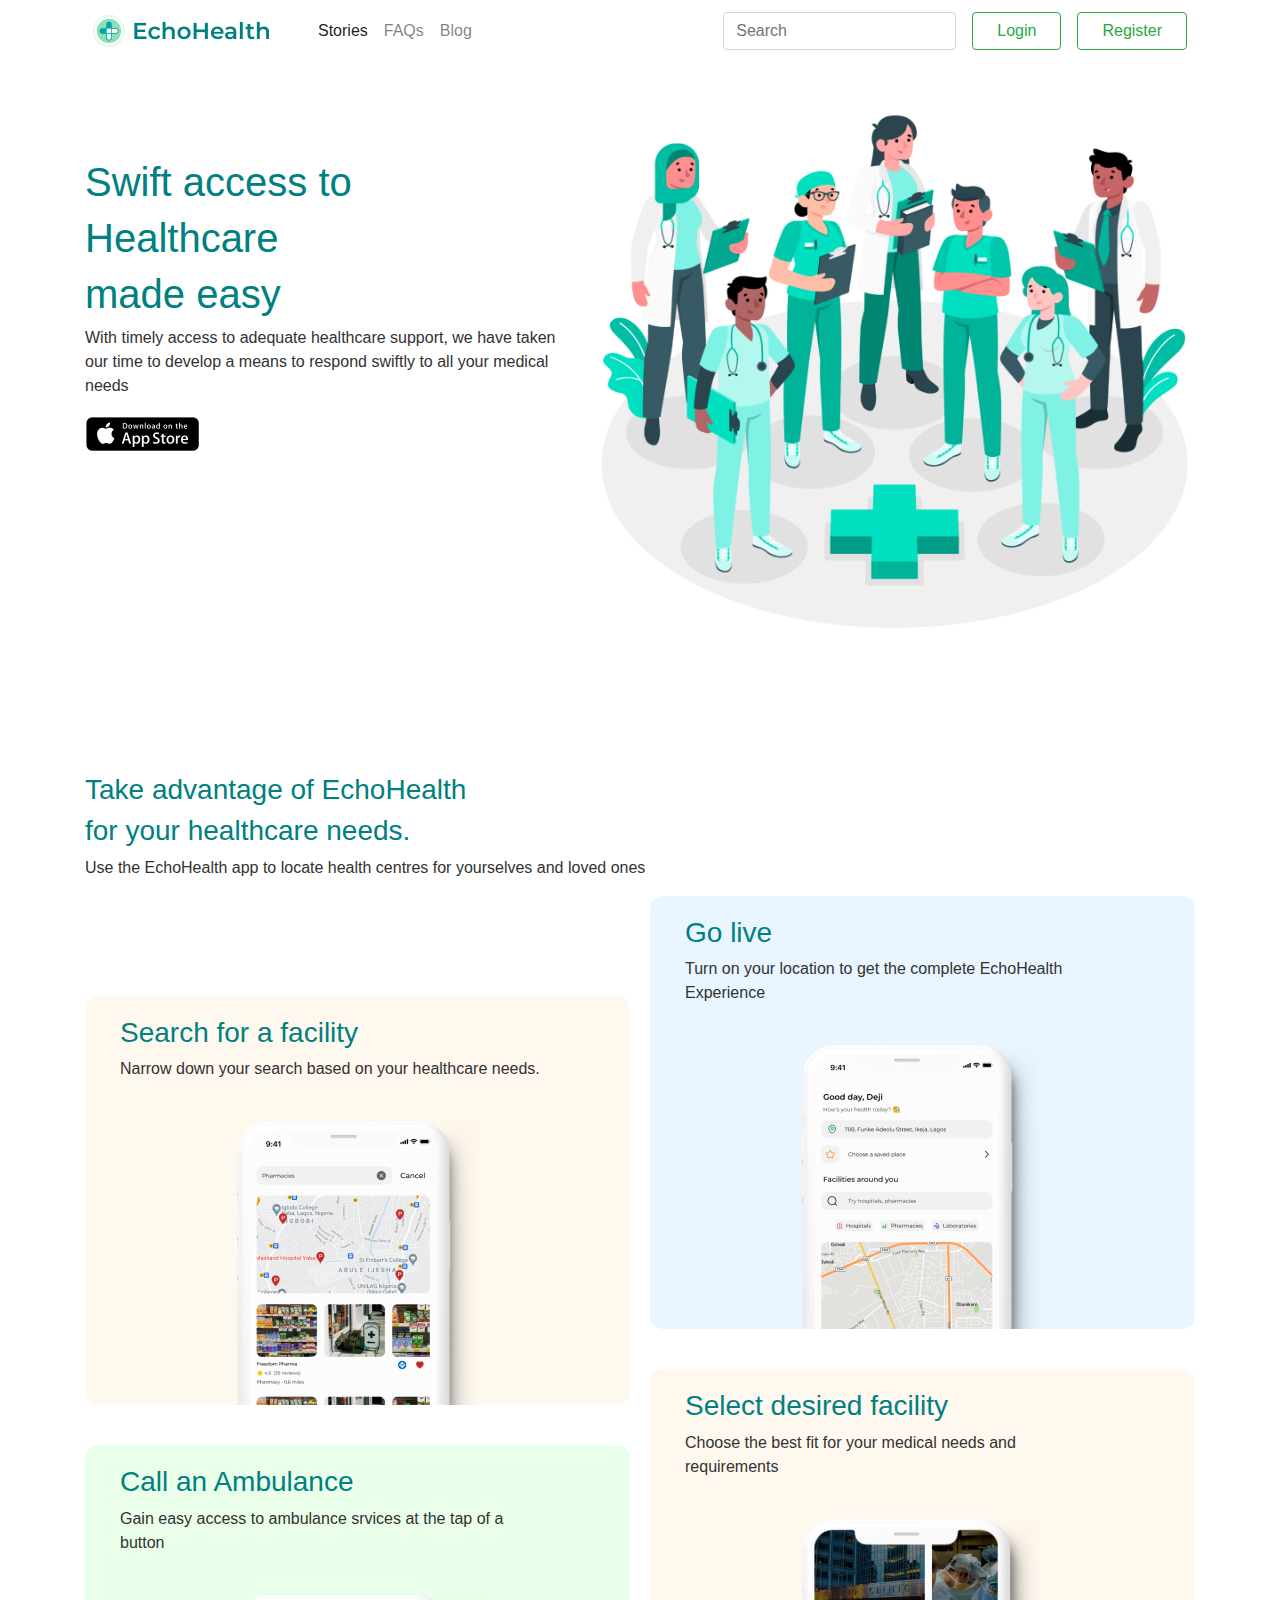
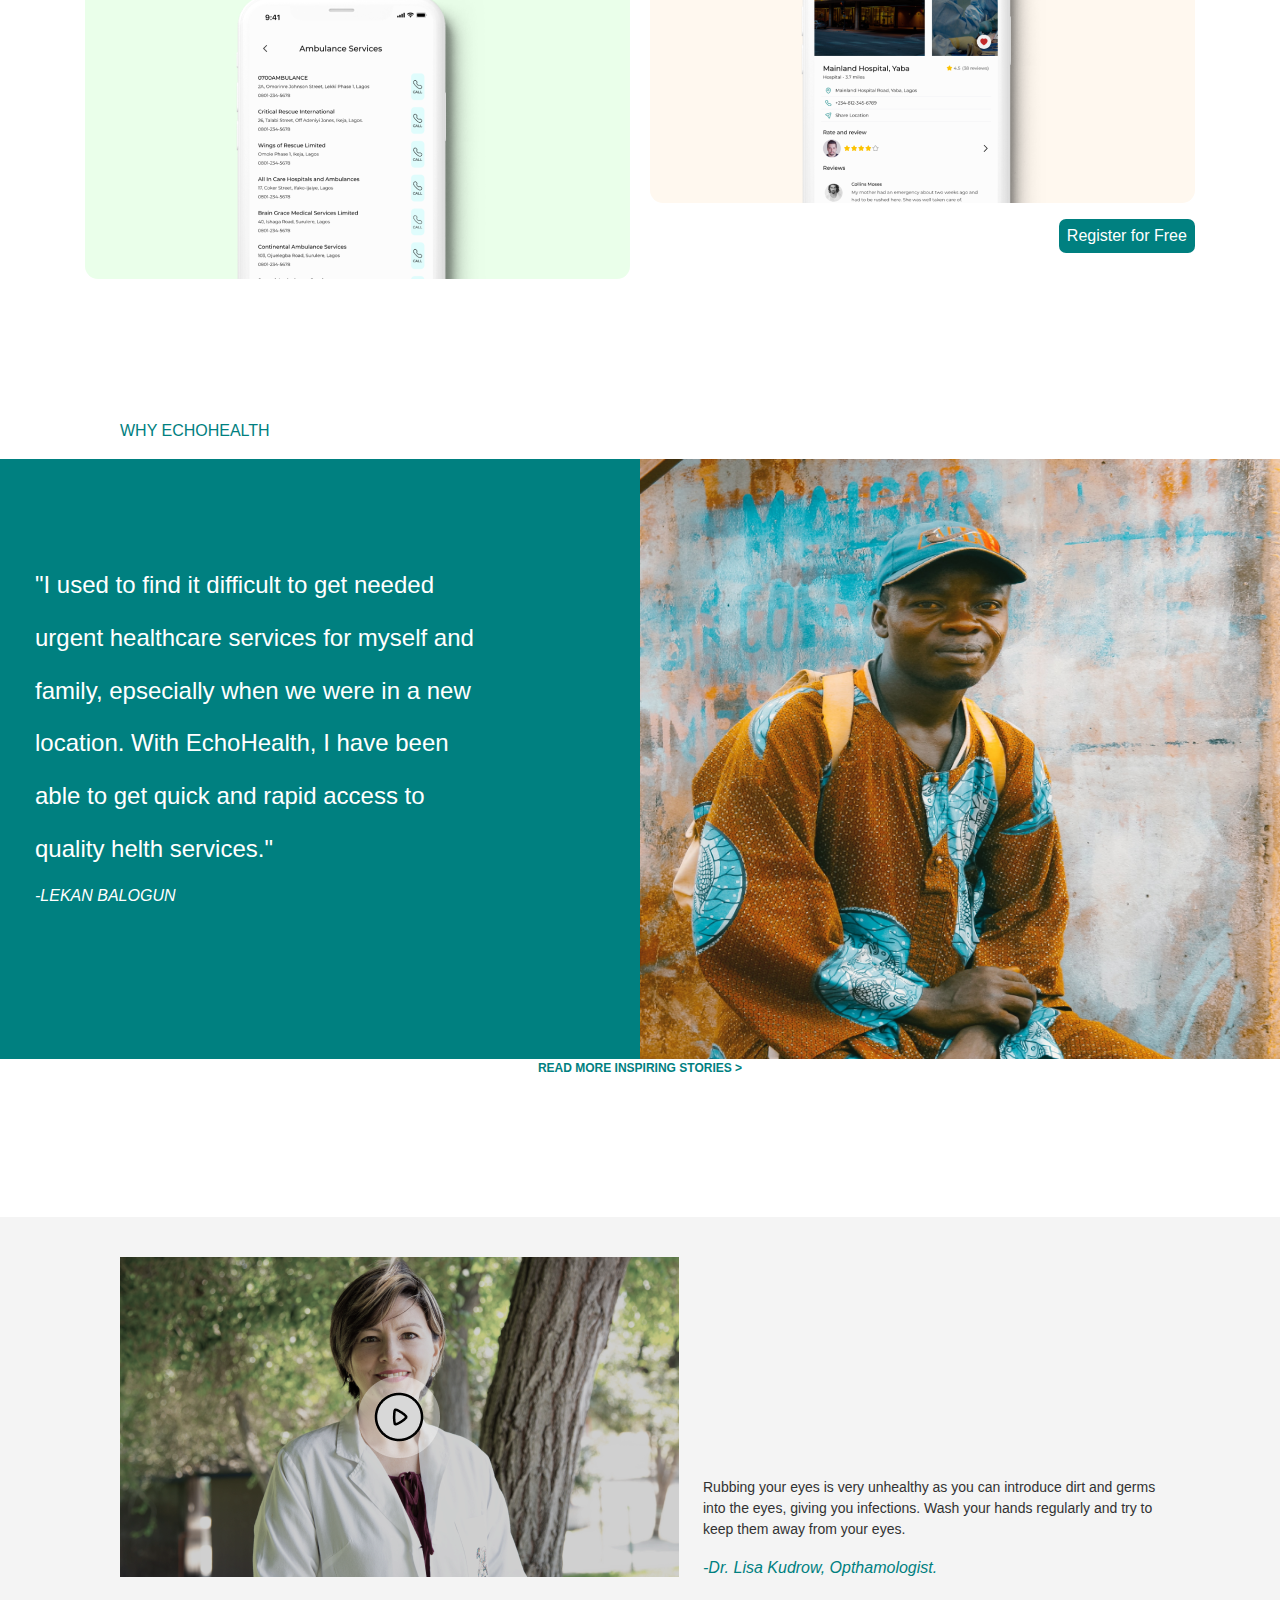
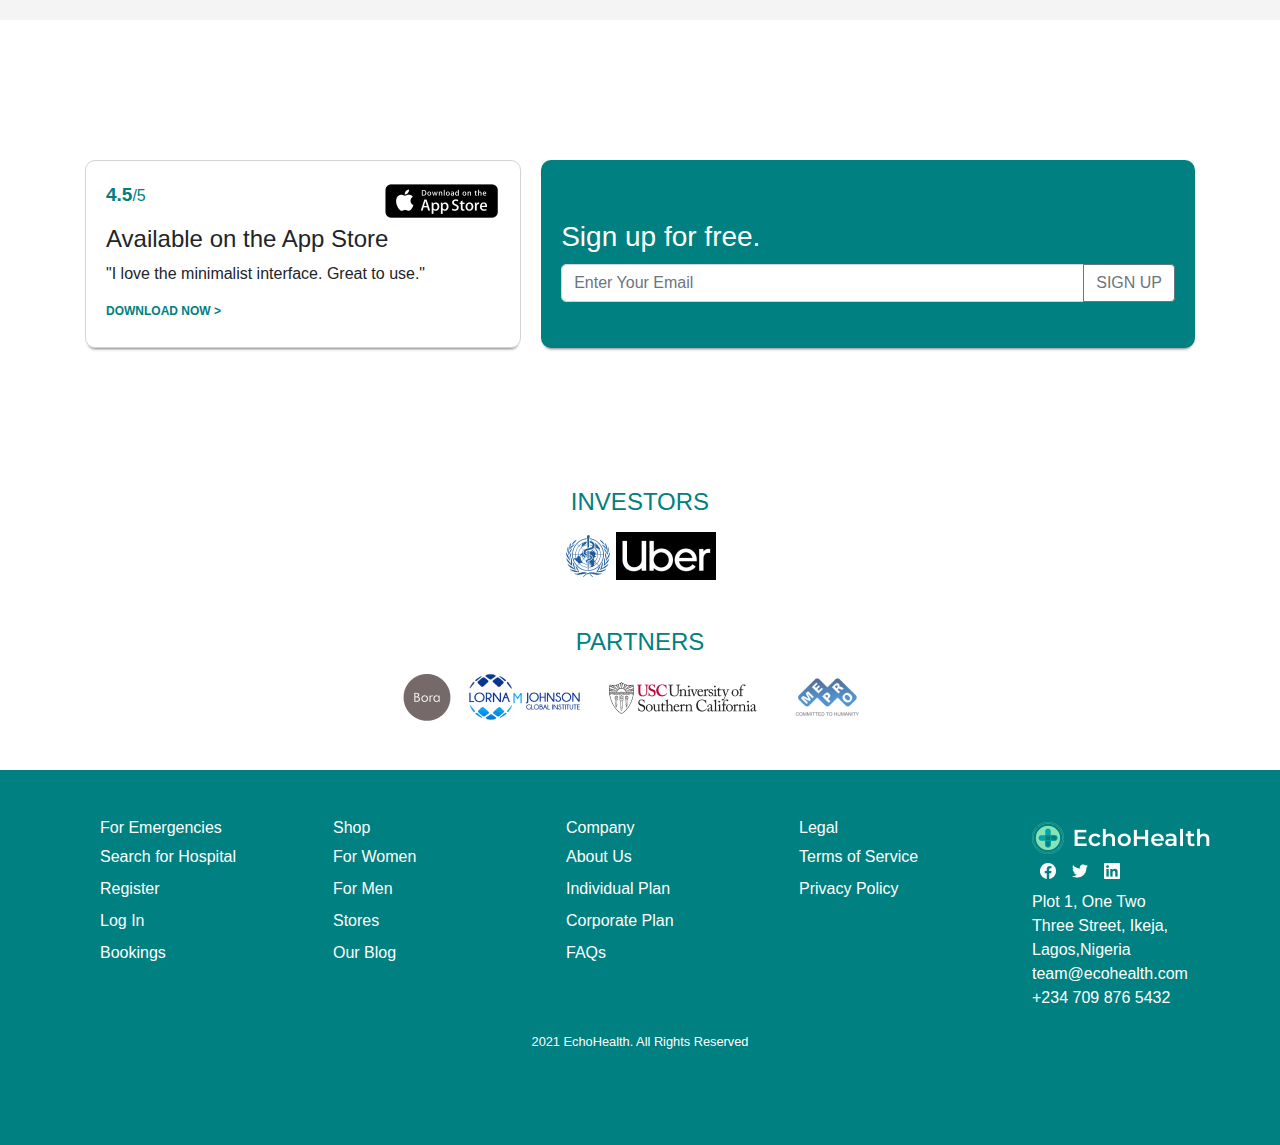
==== index.html @ 484c6dd5 "first commit" ====
<!DOCTYPE html>
<html lang="en">
<head>
  <meta charset="UTF-8">
  <meta http-equiv="X-UA-Compatible" content="IE=edge">
  <meta name="viewport" content="width=device-width, initial-scale=1.0">
  <title>Document</title>
  <link rel="stylesheet" href="style.css">
  <link rel="stylesheet" href="https://maxcdn.bootstrapcdn.com/bootstrap/4.0.0/css/bootstrap.min.css" integrity="sha384-Gn5384xqQ1aoWXA+058RXPxPg6fy4IWvTNh0E263XmFcJlSAwiGgFAW/dAiS6JXm" crossorigin="anonymous">
  <!-- font awesome -->
<link rel="stylesheet" href="https://cdnjs.cloudflare.com/ajax/libs/font-awesome/5.15.3/css/all.min.css" integrity="sha512-iBBXm8fW90+nuLcSKlbmrPcLa0OT92xO1BIsZ+ywDWZCvqsWgccV3gFoRBv0z+8dLJgyAHIhR35VZc2oM/gI1w==" crossorigin="anonymous" referrerpolicy="no-referrer" />
</head>
<body>
  <nav class=" navbar navbar-expand-lg navbar-light bg-white ">
    <div class="container">
      <a class="navbar-brand" href="#"><img src="./logo.png" alt="logo"></a>
      <button class="navbar-toggler" type="button" data-toggle="collapse" data-target="#navbarSupportedContent" aria-controls="navbarSupportedContent" aria-expanded="false" aria-label="Toggle navigation">
        <span class="navbar-toggler-icon"></span>
      </button>
    
      <div class="collapse navbar-collapse" id="navbarSupportedContent">
        <ul class="navbar-nav mr-auto">
          <li class="nav-item active">
            <a class="nav-link" href="#">Stories</a>
          </li>
          <li class="nav-item">
            <a class="nav-link" href="#">FAQs</a>
          </li>
          <li class="nav-item">
            <a class="nav-link" href="#">Blog</a>
          </li>
          
        
        </ul>
        <form class="form-inline my-2 my-lg-0">
          <input class="form-control mr-sm-2" type="search" placeholder="Search" aria-label="Search">
          
        </form>
        <button class="btn btn-outline-success my-2 px-4 mx-2  my-sm-0" type="submit">Login</button>
        <button class="btn btn-outline-success my-2 px-4 mx-2 my-sm-0" type="submit">Register</button>
      </div>
    </div>
  </nav>

  <div class="container">
    <div class="intro d-flex mt-5">
      <div class="intro-left w-50 mt-5 mr-3">
        <h1 class="intro-main">Swift access to</h1>
        <h1 class="intro-main">Healthcare</h1>
        <h1 class="intro-main">made easy</h1>
        <p class="intro-sub">With timely access to adequate healthcare support, we have taken our time to develop a means to respond swiftly to all your medical needs</p>
        <img src="./play store.png" alt="google play store">
      </div>
      <div class="intro-right">
        <img class="img-fluid" style="max-width: 100%;" src="./group.png" alt="group-svg">
      </div>
    </div>


    <div class="features">
      <h3>Take advantage of EchoHealth</h3>
      <h3>for your healthcare needs.</h3>
      <p >Use the EchoHealth app to locate health centres for yourselves and loved ones</p>
    </div>
    <div class="features-body d-flex">
      <div class="features-left d-flex flex-column w-50">
        <div class="features-1 " style="background-color: --feature-bg-1;">
          <h3>Search for a facility</h3>
          <p>Narrow down your search based on your healthcare needs.</p>
          <img class="img-fluid text-center" src="/phone 1.png" alt="phone">
        </div>  
        <div class="features-2" style="background-color: --feature-bg-1;">
          <h3>Call an Ambulance</h3>
          <p>Gain easy access to ambulance srvices at the tap of a button</p>
          <img class="img-fluid" src="/phone 3.png" alt="phone">
        </div>  
      </div>
      <div class="features-right d-flex flex-column w-50">
        <div class="features-3" style="background-color: --feature-bg-1;">
          <h3>Go live</h3>
          <p>Turn on your location to get the complete EchoHealth Experience</p>
          <img class="img-fluid" src="/phone 2.png" alt="phone">
        </div>  
        <div class="features-4 style="background-color: --feature-bg-1;">
          <h3>Select desired facility</h3>
          <p>Choose the best fit for your medical needs and requirements</p>
          <img class="img-fluid" src="/phone 4.png" alt="phone">
        </div> 
        <div class="button">
          <button class=" btn-green mx-auto mt-3 w-25 text-white bg-green">Register for Free</button> 
        </div>
        
      </div>
    </div>
  </div>

    <div class="why ">
      <p class="why-header">WHY ECHOHEALTH</p>
      <div class="why-body d-flex">
        <div class="why-left w-50 ">
          <h4 >"I used to find it difficult to get needed urgent healthcare services for myself and family, epsecially when we were in a new location. With EchoHealth, I have been able to get quick and rapid access to quality helth services."</h4>
          <span class="font-italic mt-">-LEKAN BALOGUN</span>
        </div>
        <div class="why-right w-50 ">
          <img src="./man.png" alt="Lekan BALOGUN" class="img-fluid" style="max-width: auto; height: 600px; width:100%;" >
        </div>
      </div>
      <div class="link text-center"><a href="#">READ MORE INSPIRING STORIES ></a></div>
    </div>

  </div>
  <div class="recommendation d-flex">
    <div class="rec-left mr-4">
      <img src="./doctor.png" alt="doctor" >
    </div>
    <div class="rec-right">
      <p>Rubbing your eyes is very unhealthy as you can introduce dirt and germs into the eyes, giving you infections. Wash your hands regularly and try to keep them away from your eyes. </p>
      <span class="font-italics">-Dr. Lisa Kudrow, Opthamologist.</span>
    </div>
  </div>

  <div class="container">
    <div class="sign-up d-flex">
      <div class="app-store-card">
        <div class="header d-flex">
          <div class="rating">
            <p><span>4.5</span>/5</p>
          </div>
          
          <div class="stars">
            <i class="fas fa-star"></i>
            <i class="fas fa-star"></i>
            <i class="fas fa-star"></i>
            <i class="fas fa-star"></i>
            <i class="fas fa-star"></i>
          </div>
          <div class="play-store">
            <img src="./play store.png" alt="play store">
          </div>
        </div>
        <div class="text">
          <h4>Available on the App Store</h4>
          <p>"I love the minimalist interface. Great to use."</p>
        </div>
        <div class="footer">
          <span><a href="#">DOWNLOAD NOW ></a></span>
        </div>
      </div>
      <div class="sign-up-card">
        <div class="header">
          <h3>Sign up for free.</h3>
        </div>
        <div class="input-group mb-3">
          <input type="text" class="form-control" placeholder="Enter Your Email" aria-label="Recipient's username" aria-describedby="basic-addon2">
          <div class="input-group-append">
            <button class="btn btn-outline-secondary" type="button">SIGN UP</button>
          </div>
      </div>
    </div>
  </div>
  </div>

  <div class="container">
    <div class="investors-title text-center">
      <h4>INVESTORS</h4>
    </div>
    <div class="investors mb-5">
      <div class="img-investors text-center mt-3">
        <img src="./UN.png" alt="UN">
        <img src="./Uber.png" alt="Uber">
      </div>
    </div>
    <div class="investors-title text-center">
      <h4>PARTNERS</h4>
    </div>
    <div class="investors mb-5">
      <div class="img-investors text-center mt-3">
        <img class="mr-2" src="./Boro.png" alt="UN">
        <img class="mr-2" src="./Lorna.png" alt="Uber">
        <img class="mr-2" src="./USC.png" alt="" srcset="">
        <img class="mr-2" src="./MEPRO.png" alt="" srcset="">
      </div>
    </div>
  </div>

  <footer class="bg-green">
    <div class="container py-5">
      <div class="d-flex footer-body">
        <div class="col-lg-2 col-md-6 mr-lg-5 mb-4 mb-lg-0">
          <h6 class="text-white">For Emergencies</h6>
          <ul class="list-unstyled mb-0 ">
            <li class="mb-2"><a href="#" class="text-white">Search for Hospital</a></li>
            <li class="mb-2"><a href="#" class="text-white">Register</a></li>
            <li class="mb-2"><a href="#" class="text-white">Log In</a></li>
            <li class="mb-2"><a href="#" class="text-white">Bookings</a></li>
          </ul>
        </div>
        <div class="col-lg-2 col-md-6 mr-lg-5 mb-4 mb-lg-0">
          <h6 class=" text-white">Shop</h6>
          <ul class="list-unstyled mb-0">
            <li class="mb-2"><a href="#" class="text-white">For Women</a></li>
            <li class="mb-2"><a href="#" class="text-white">For Men</a></li>
            <li class="mb-2"><a href="#" class="text-white">Stores</a></li>
            <li class="mb-2"><a href="#" class="text-white">Our Blog</a></li>
          </ul>
        </div>
        <div class="col-lg-2 col-md-6 mr-lg-5 mb-4 mb-lg-0">
          <h6 class=" text-white ">Company</h6>
          <ul class="list-unstyled mb-0">
            <li class="mb-2"><a href="#" class="text-white">About Us</a></li>
            <li class="mb-2"><a href="#" class="text-white">Individual Plan</a></li>
            <li class="mb-2"><a href="#" class="text-white">Corporate Plan</a></li>
            <li class="mb-2"><a href="#" class="text-white">FAQs</a></li>
          </ul>
        </div>
        <div class="col-lg-2 col-md-6 mr-lg-5 mb-4 mb-lg-0">
          <h6 class="text-white">Legal</h6>
          <ul class="list-unstyled mb-0">
            <li class="mb-2"><a href="#" class="text-white">Terms of Service </a></li>
            <li class="mb-2"><a href="#" class="text-white">Privacy Policy</a></li>
          </ul>
        </div>
        <div class="col-lg-2 col-md-6 mr-lg-5 mb-4 mb-lg-0 ">
          <img src="./logo-white.png" alt="" srcset="">
          <img class="" src="./icons.png" alt="">
          <ul class="list-unstyled mb-0">
            <li class="mt-2 text-white"><span>Plot 1, One Two Three Street, Ikeja, Lagos,Nigeria</span></li>
            <li class=" text-white"><span>team@ecohealth.com</span></li>
            <li class="mb-2 text-white"><span>+234 709 876 5432</span></li>
          </ul>
        </div>
      </div>
      <div class="text-center text-white mt-3 mb-5"><h6 class="small">2021 EchoHealth. All Rights Reserved</h6></div>
    </div>

  <script src="https://code.jquery.com/jquery-3.2.1.slim.min.js" integrity="sha384-KJ3o2DKtIkvYIK3UENzmM7KCkRr/rE9/Qpg6aAZGJwFDMVNA/GpGFF93hXpG5KkN" crossorigin="anonymous"></script>
<script src="https://cdnjs.cloudflare.com/ajax/libs/popper.js/1.12.9/umd/popper.min.js" integrity="sha384-ApNbgh9B+Y1QKtv3Rn7W3mgPxhU9K/ScQsAP7hUibX39j7fakFPskvXusvfa0b4Q" crossorigin="anonymous"></script>
<script src="https://maxcdn.bootstrapcdn.com/bootstrap/4.0.0/js/bootstrap.min.js" integrity="sha384-JZR6Spejh4U02d8jOt6vLEHfe/JQGiRRSQQxSfFWpi1MquVdAyjUar5+76PVCmYl" crossorigin="anonymous"></script>

</body>
</html>
---- style.css ----
@import url('https://fonts.googleapis.com/css2?family=Montserrat&display=swap');
*{
  margin:  0;
  padding: 0;
  box-sizing: border-box;
}
body{
  font-family: 'Montserrat', sans-serif;
}
:root{  
  --primary-color: #008080;
  --secondary-color: #323232;
  --feature-bg-1: #FFF8EF;
  --feature-bg-2: #EAFFEA;
  --feature-bg-3: #EAF6FF;
  --feature-bg-4: #FFE7ED;
  --why--bg: #008080;
  --rec-bg: #f4f4f4;
}
.btn:hover{
  background-color: var(--primary-color)!important;
}
.button{
  text-align: right;
}
.btn-green{
  background-color: var(--primary-color)!important;
  width: 5%!important;
  border-radius: 7px;
  border: none;
  padding:5px;
  
}
.btn-green:hover{
  background-color: #015353!important;
  cursor: pointer;
}
/* intro */
.intro-main{
  color: var(--primary-color);
}
.intro-sub{
  color: var(--secondary-color);
}
.features-body, .intro, .why, .recomendation, .sign-up{
  margin-bottom: 140px;
}

/* features */
.features h3, .features-left h3, .features-right h3{
  color: var(--primary-color);
}
.features p, .features-left p, .features-right p{
  color: var(--secondary-color);
}
.features-left{
  margin-right: 20px;
  margin-top: 100px;
}
.features-right btn{
  width: 10%!important;
}
.features-right p, .features-left p{
  padding-right: 50px;
}
.features-1{
  border-radius: 13px;
  background-color: var(--feature-bg-1);
  padding: 20px 35px 0px 35px;
}
.features-1 img{
  align-items: center;
  align-self: center;
  align-content: center;
  margin-left: 115px;
  margin-top: 20px;
}
.features-2{
  margin-top: 40px;
  border-radius: 13px;
  background-color: var(--feature-bg-2);
  padding: 20px 35px 0px 35px;
}
.features-2 img{
  align-items: center;
  align-self: center;
  align-content: center;
  margin-left: 115px;
  margin-top: 20px;
}
.features-3{
  
  border-radius: 13px;
  background-color: var(--feature-bg-3);
  padding: 20px 35px 0px 35px;
}
.features-3 img{
  align-items: center;
  align-self: center;
  align-content: center;
  margin-left: 115px;
  margin-top: 20px;
}
.features-4{
  margin-top: 40px;
  border-radius: 13px;
  background-color: var(--feature-bg-1);
  padding: 20px 35px 0px 35px;
}
.features-4 img{
  align-items: center;
  align-self: center;
  align-content: center;
  margin-left: 115px;
  margin-top: 20px;
}
/* why */
.why-header{
  margin-left: 120px;
  color: var(--primary-color);
  font-weight: 500;
}
.why .link, .why .link a{
  text-decoration: none;
  font-weight: bold;
  font-size: 12px;
  color: var(--primary-color);
}
.why .link:hover{
  text-decoration: none;
}
.why-left{
  padding-top: 100px;
  padding-left: 35px;
  padding-right: 150px;
  color: #fff;
  
  background-color: var(--why--bg);
  height: auto;
 
}
.why-left h4{
  line-height: 2.2;
}
.why-left span{
  margin-top: 30px;
}
/* recommendation */
.recommendation{
  background-color: var(--rec-bg);
  padding: 40px 120px 40px 120px;
  
}
.rec-right p{
  margin-top: 220px;
  font-size: 14px;
  color: var(--secondary-color);
}
.rec-left img:hover{
  cursor: pointer;
}
.rec-right span{
  font-style: italic;
  font-weight: 500;
  color: var(--primary-color);
}
/* sign-up */
.sign-up{
  margin-top: 140px;
 
}
.app-store-card{
  box-shadow: 0 4px 3px -3px gray;
  border: 0.3px solid rgb(211, 211, 211);
  border-radius: 10px;
  padding: 20px;
  max-width: 40%;
  width: 40%;
}
.header{
  display: flex;
  justify-content: space-between;
}
.header i{
  color: gold;
  padding-top: 9px;
}
.header .rating{
  color: var(--primary-color);
}
.header .rating span{
  font-weight: 600;
  font-size: 19px;

}
.app-store-card .footer,.sign-up .footer span a{
  text-decoration: none;
  font-weight: bold;
  font-size: 12px;
  color: var(--primary-color);
}
.app-store-card .footer span a:hover{
  text-decoration: none;
}
.sign-up-card{
  margin-left: 20px;
  max-width: 60%;
  width: 60%;
  border-radius: 10px;
  background-color: var(--why--bg);
  box-shadow: 0 4px 3px -3px gray;
  padding: 60px 20px 30px 20px;
}
.sign-up-card h3{
  color: #fff;
  margin-bottom: 10px;
}
.sign-up-card input, button{
  border-radius: 5px;
}
.sign-up-card button{
  background-color: #fff;
}
/* investors */
.investors-title{
  color: var(--primary-color);
}
/* footer */
footer{
  max-width: 100%;
  display: flex;
  flex-direction: row;
 
  background-color: var(--primary-color);
}
/* .footer-body{
  justify-content: space-evenly;
} */
footer .bg-green{
  background-color: var(--primary-color);
}
footer .fa{
  color: #fff;
}
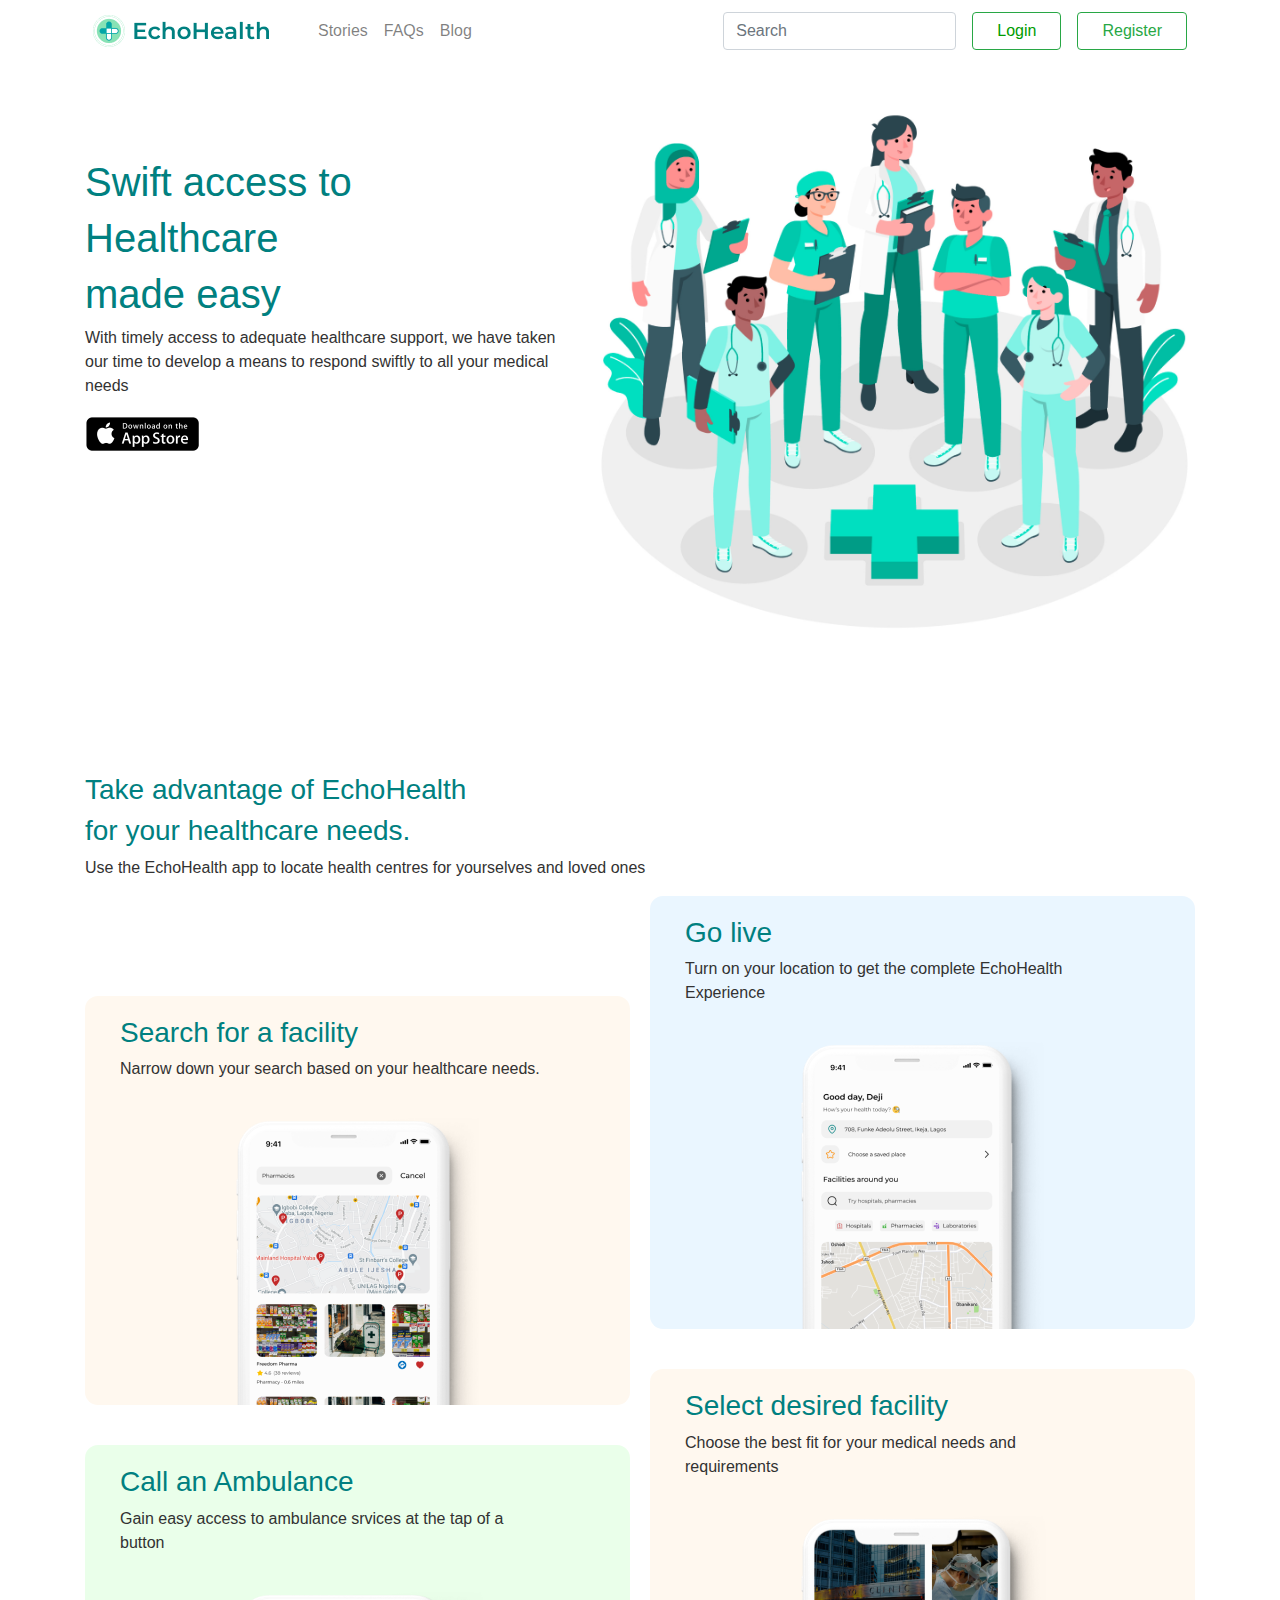
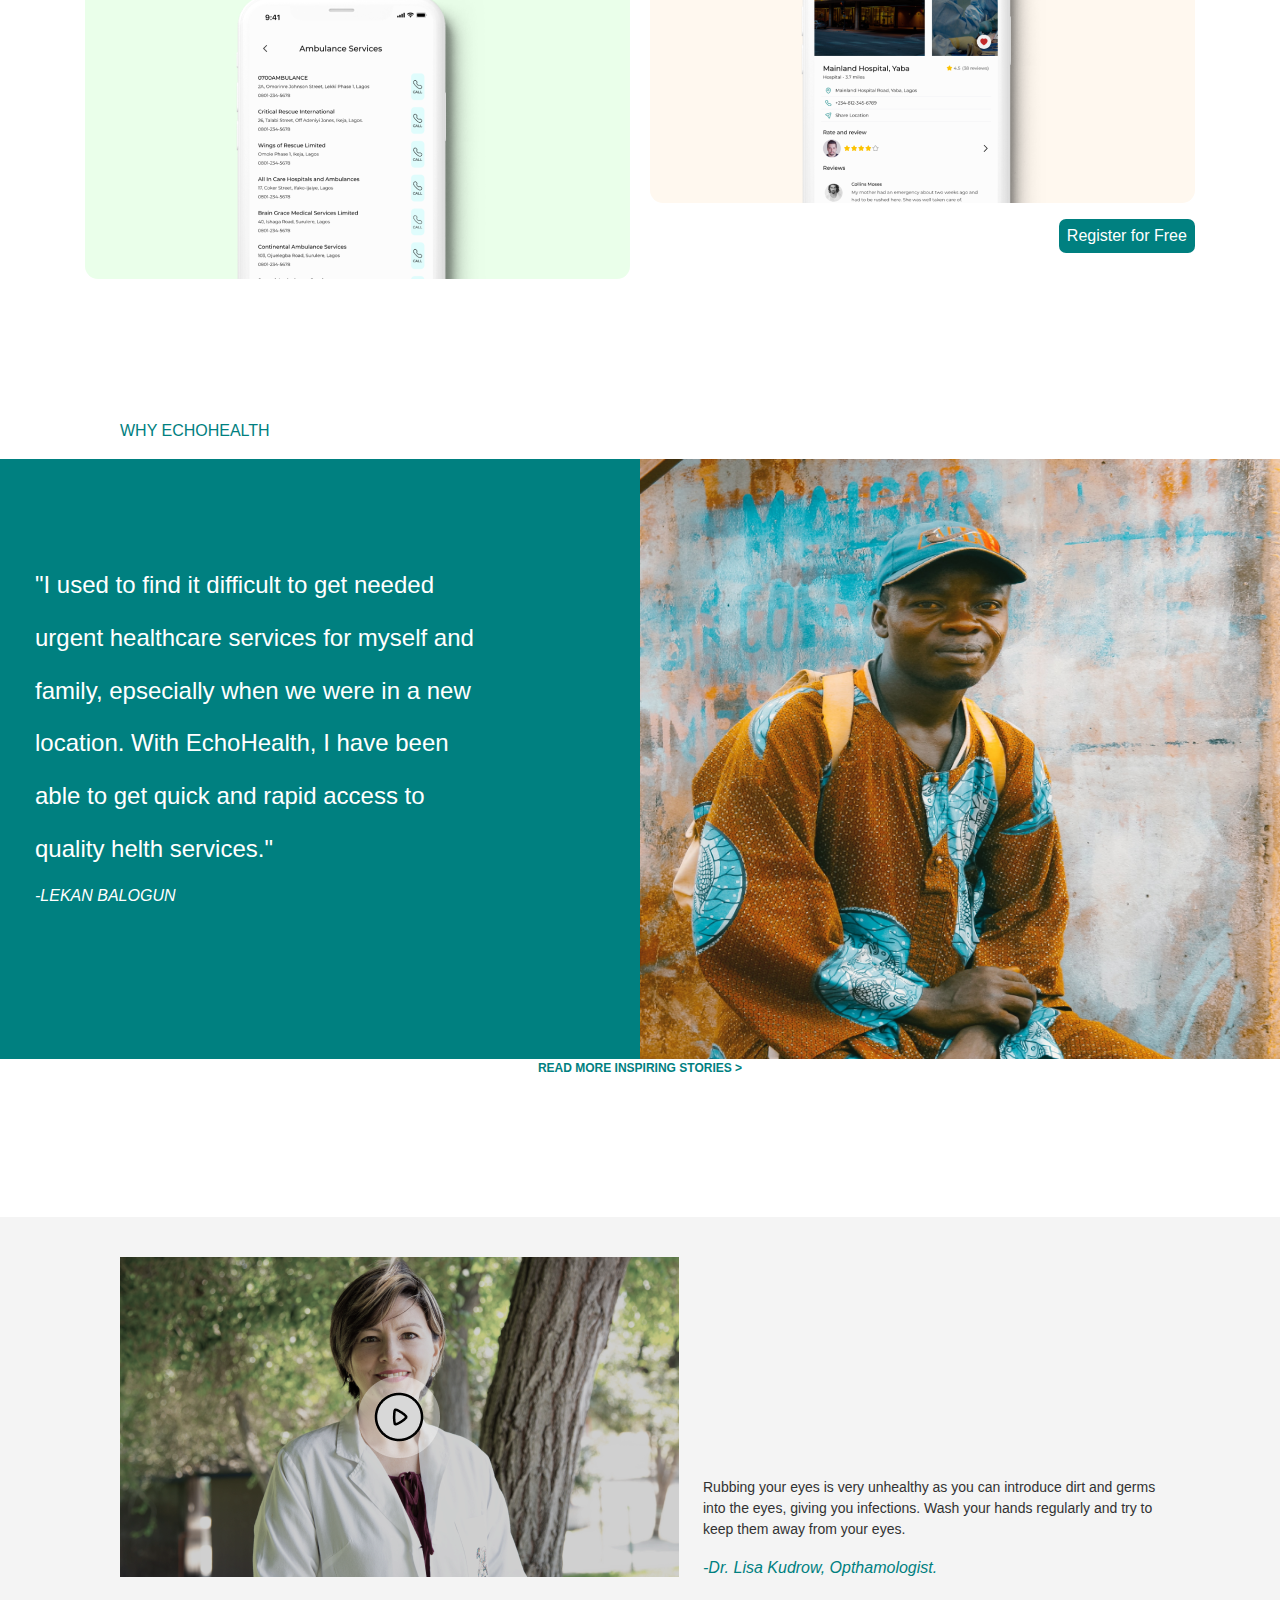
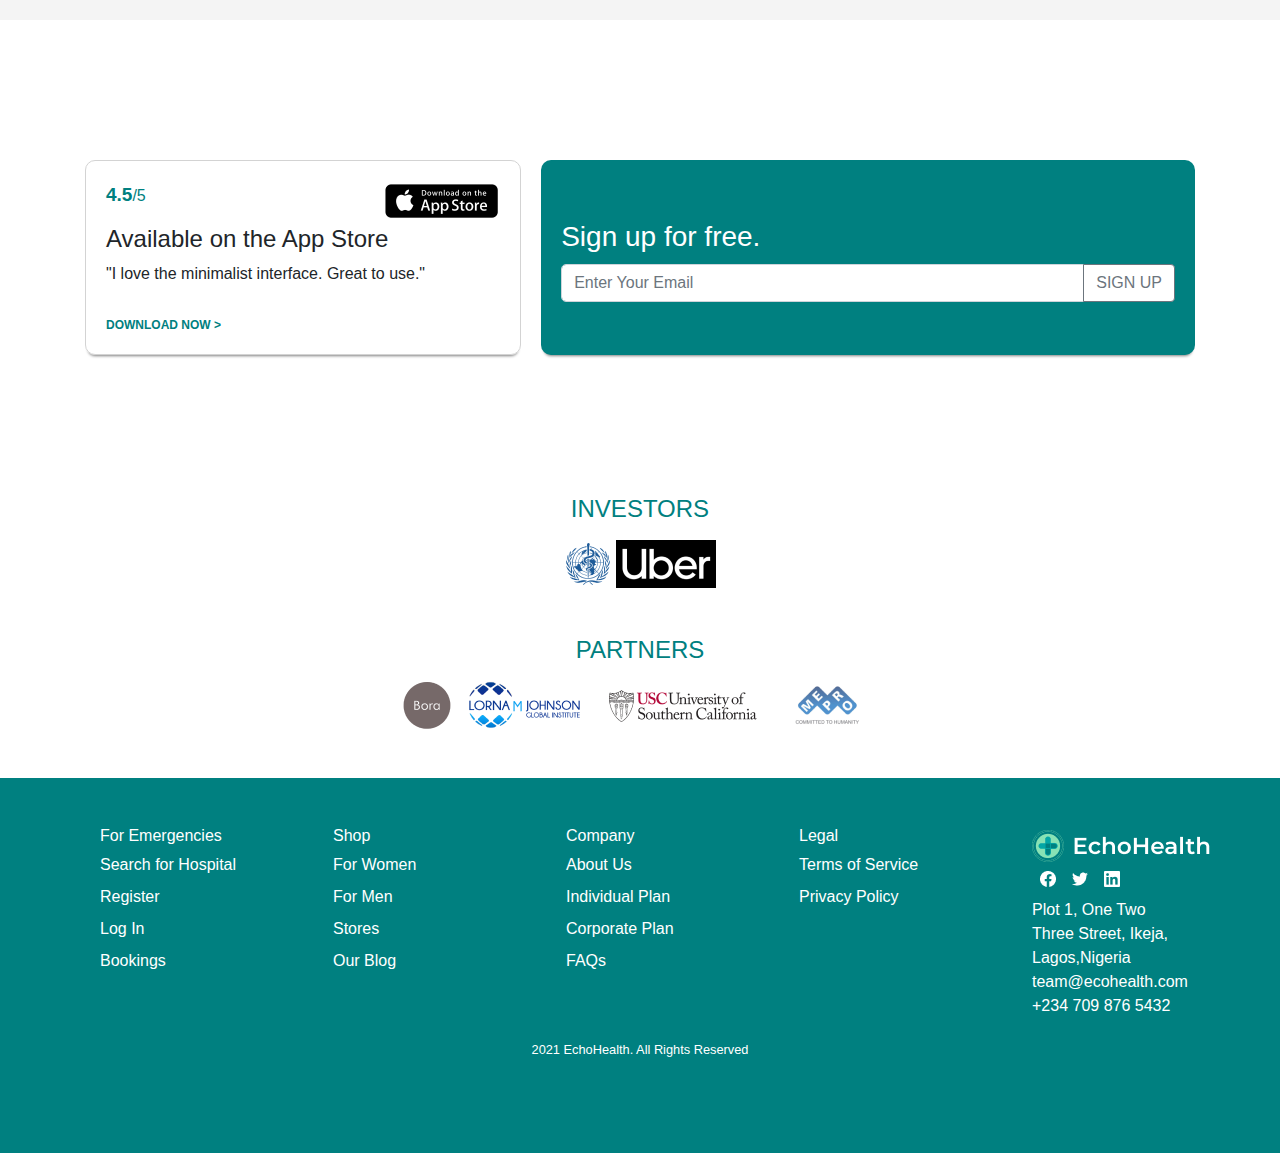
==== commit 980f9afe: "sign in page" ====
--- a/index.html
+++ b/index.html
@@ -4,7 +4,7 @@
   <meta charset="UTF-8">
   <meta http-equiv="X-UA-Compatible" content="IE=edge">
   <meta name="viewport" content="width=device-width, initial-scale=1.0">
-  <title>Document</title>
+  <title>EchoHealth</title>
   <link rel="stylesheet" href="style.css">
   <link rel="stylesheet" href="https://maxcdn.bootstrapcdn.com/bootstrap/4.0.0/css/bootstrap.min.css" integrity="sha384-Gn5384xqQ1aoWXA+058RXPxPg6fy4IWvTNh0E263XmFcJlSAwiGgFAW/dAiS6JXm" crossorigin="anonymous">
   <!-- font awesome -->
@@ -20,7 +20,7 @@
     
       <div class="collapse navbar-collapse" id="navbarSupportedContent">
         <ul class="navbar-nav mr-auto">
-          <li class="nav-item active">
+          <li class="nav-item">
             <a class="nav-link" href="#">Stories</a>
           </li>
           <li class="nav-item">
@@ -36,7 +36,7 @@
           <input class="form-control mr-sm-2" type="search" placeholder="Search" aria-label="Search">
           
         </form>
-        <button class="btn btn-outline-success my-2 px-4 mx-2  my-sm-0" type="submit">Login</button>
+        <button class="btn btn-outline-success color-white my-2 px-4 mx-2  my-sm-0" type="submit"><a href="signin.html">Login</a></button>
         <button class="btn btn-outline-success my-2 px-4 mx-2 my-sm-0" type="submit">Register</button>
       </div>
     </div>
@@ -151,7 +151,7 @@
           <h3>Sign up for free.</h3>
         </div>
         <div class="input-group mb-3">
-          <input type="text" class="form-control" placeholder="Enter Your Email" aria-label="Recipient's username" aria-describedby="basic-addon2">
+          <input type="email" class="form-control" placeholder="Enter Your Email" aria-label="Recipient's username" aria-describedby="basic-addon2">
           <div class="input-group-append">
             <button class="btn btn-outline-secondary" type="button">SIGN UP</button>
           </div>
--- a/style.css
+++ b/style.css
@@ -17,7 +17,21 @@
   --why--bg: #008080;
   --rec-bg: #f4f4f4;
 }
-.btn:hover{
+.btn a{
+  color: rgb(0, 156, 0)!important;
+}
+.color-white{
+  color: #fff;
+}
+.color-green, .color-green a{
+  color: var(--primary-color);
+}
+.w-40{
+  max-width: 40%;
+}
+.btn:hover, .btn a:hover{
+  text-decoration: none;
+  color: #fff!important;
   background-color: var(--primary-color)!important;
 }
 .button{
@@ -242,3 +256,55 @@
 footer .fa{
   color: #fff;
 }
+
+/* ============== */
+/* signin page */
+.signin-body{
+  margin-top: 130px;
+  max-width: 100%;
+}
+.signin-text{
+  width: 40%;
+  margin-top: 30px;
+  max-width: 40%;
+}
+.signin-form{
+  max-width: 60%;
+  width: 50%;
+  margin-left: 40px;
+}
+.signin-form form{
+  border: 0.3px solid #959595;
+  padding-top: 20px;
+  padding: 20px;
+}
+
+.footer{
+  display: flex;
+  justify-content: space-between;
+  margin-top: 30px;
+}
+.newuser, span a{
+  font-size: 12px;
+  margin-top: 10px;
+}
+.newuser a{
+  color: var(--primary-color);
+}
+.newuser a:hover, span a:hover{
+  text-decoration: none;
+  color:#006666;
+}
+
+.signin-btn button{
+  background-color: var(--primary-color)!important;
+  width: 100px;
+  border-radius: 7px;
+  border: none;
+  padding:5px;
+  cursor: pointer;
+}
+.signin-btn button:hover{
+  background-color: #015353!important;
+  
+}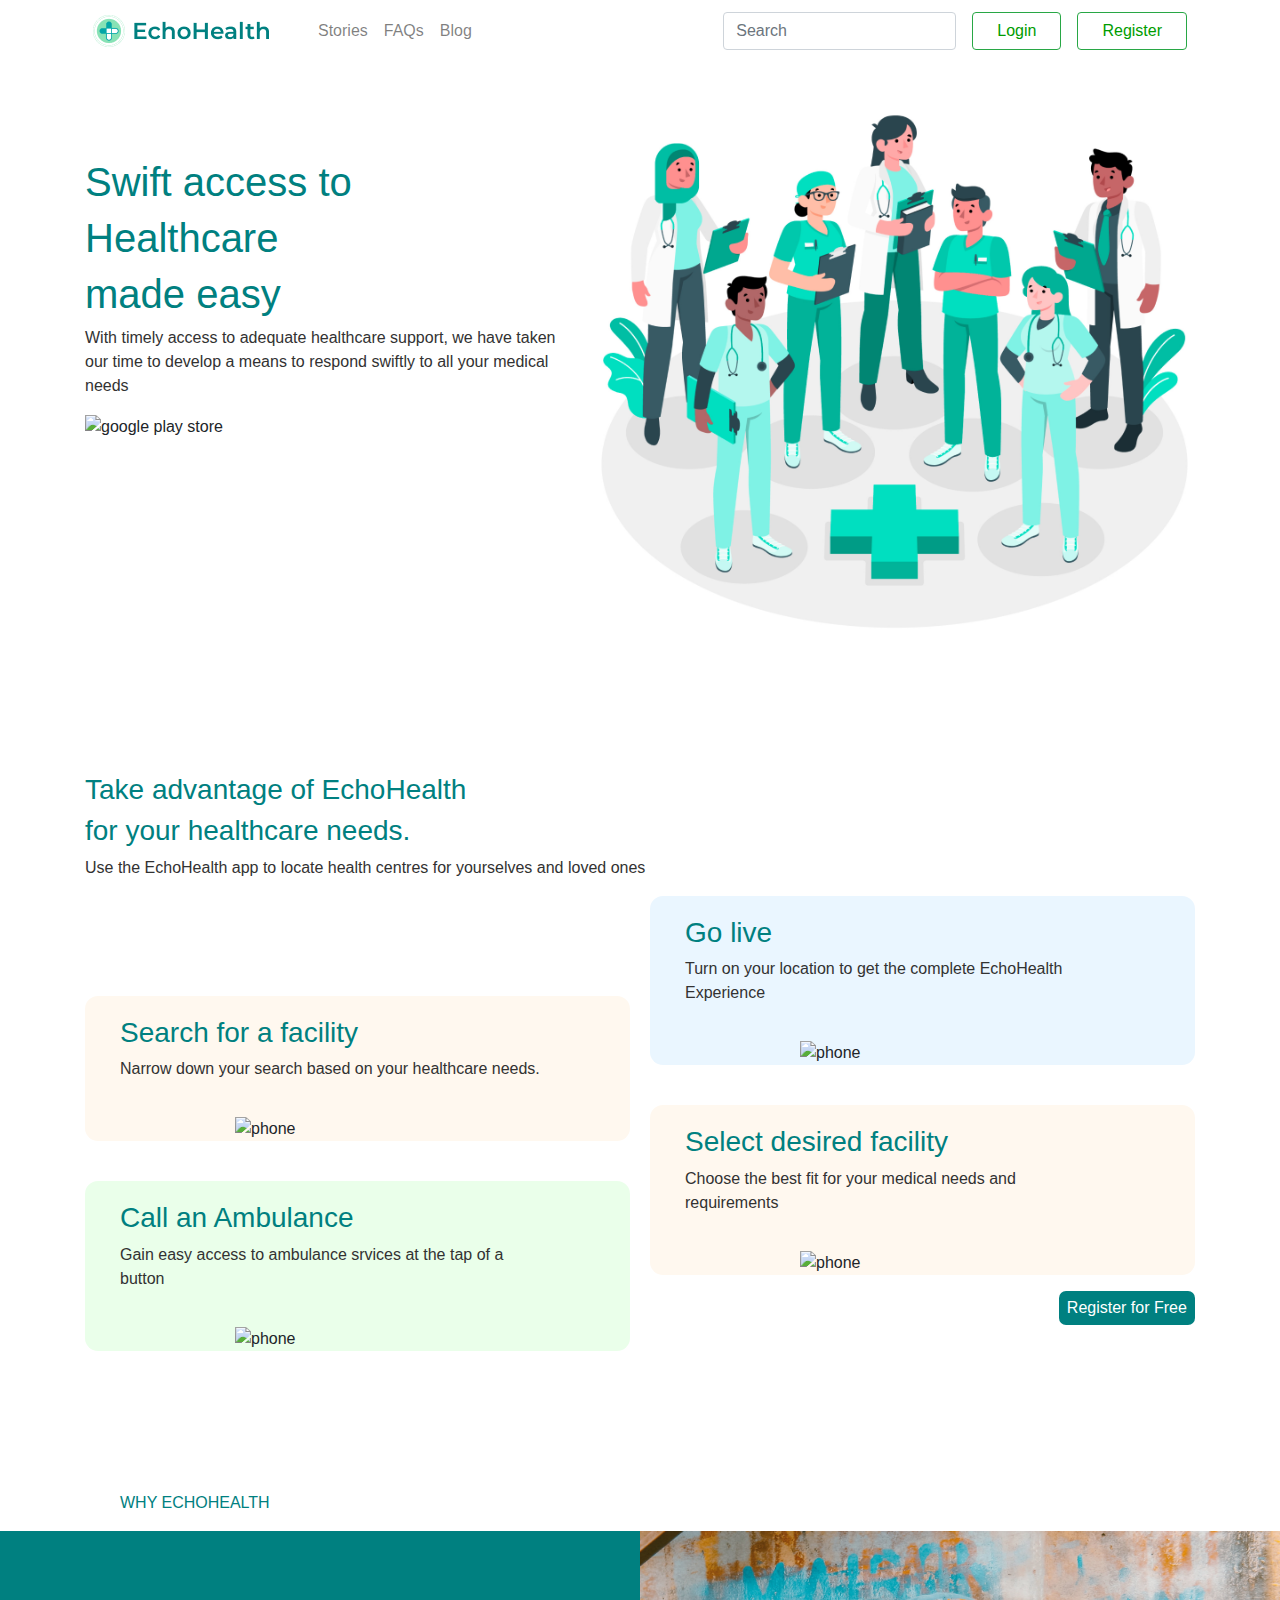
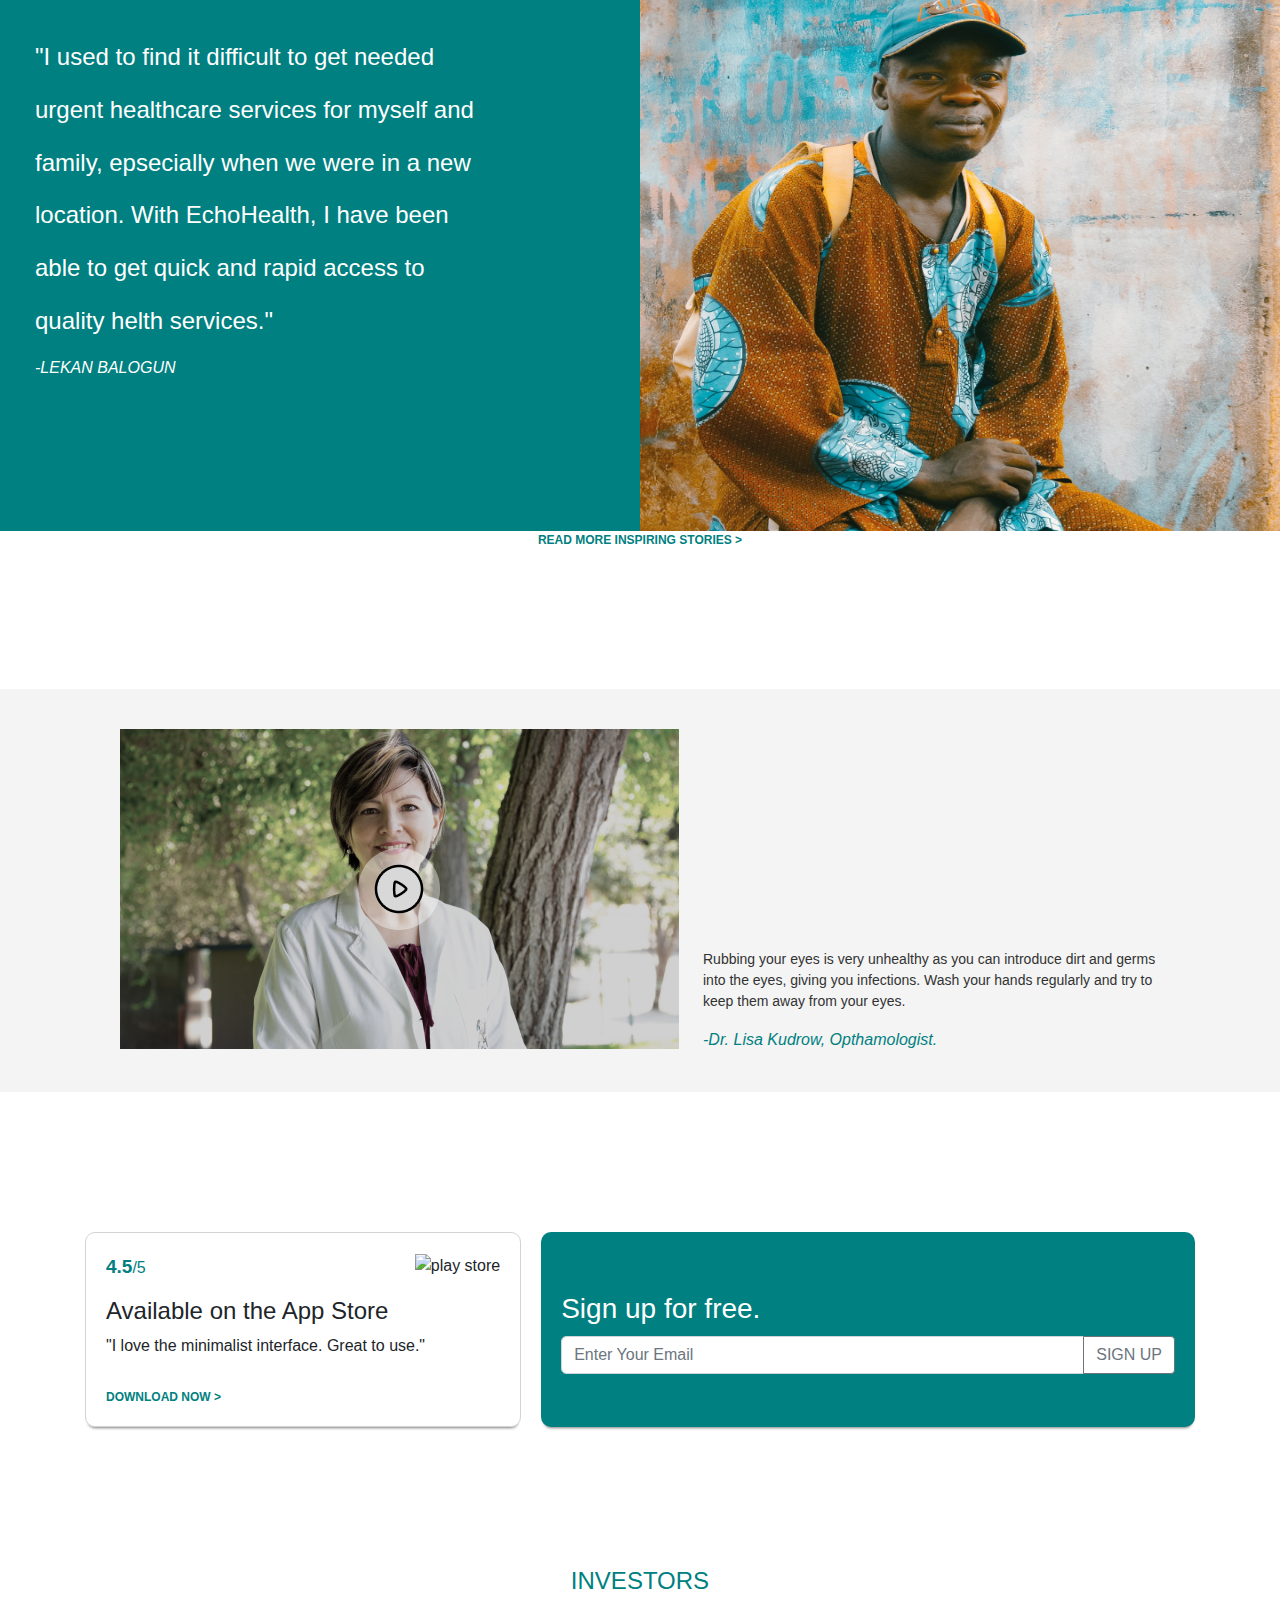
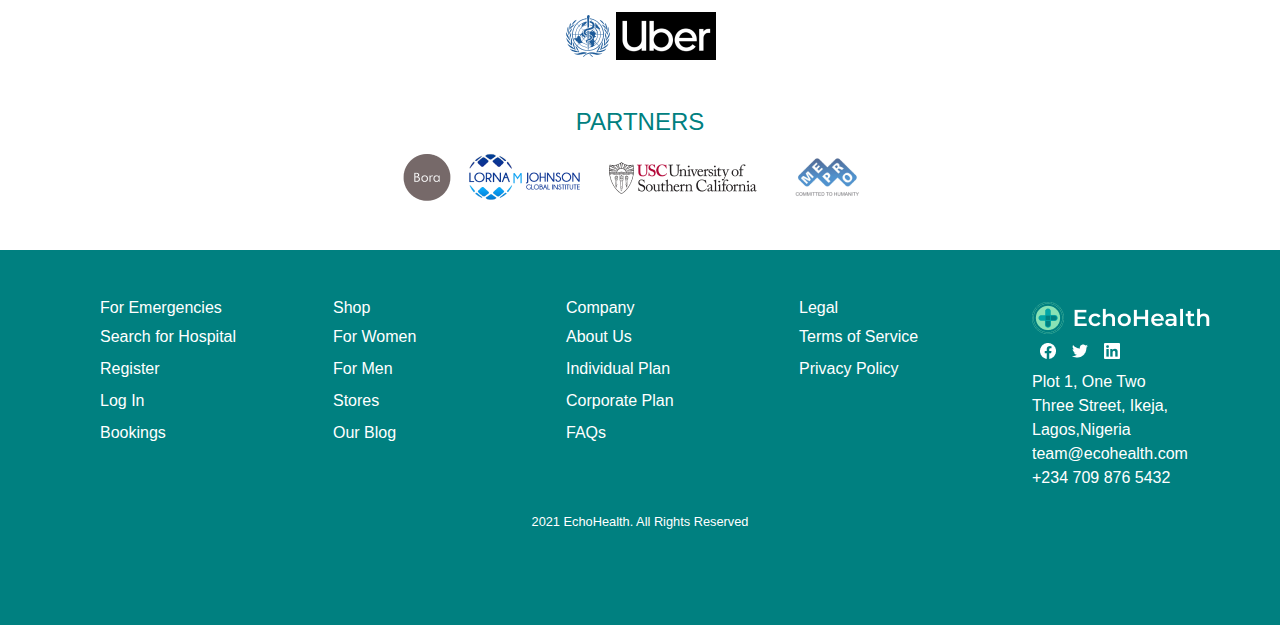
==== commit b117c933: "update 2 + signup" ====
--- a/index.html
+++ b/index.html
@@ -5,7 +5,7 @@
   <meta http-equiv="X-UA-Compatible" content="IE=edge">
   <meta name="viewport" content="width=device-width, initial-scale=1.0">
   <title>EchoHealth</title>
-  <link rel="stylesheet" href="style.css">
+  <link rel="stylesheet" href="./assets/style.css">
   <link rel="stylesheet" href="https://maxcdn.bootstrapcdn.com/bootstrap/4.0.0/css/bootstrap.min.css" integrity="sha384-Gn5384xqQ1aoWXA+058RXPxPg6fy4IWvTNh0E263XmFcJlSAwiGgFAW/dAiS6JXm" crossorigin="anonymous">
   <!-- font awesome -->
 <link rel="stylesheet" href="https://cdnjs.cloudflare.com/ajax/libs/font-awesome/5.15.3/css/all.min.css" integrity="sha512-iBBXm8fW90+nuLcSKlbmrPcLa0OT92xO1BIsZ+ywDWZCvqsWgccV3gFoRBv0z+8dLJgyAHIhR35VZc2oM/gI1w==" crossorigin="anonymous" referrerpolicy="no-referrer" />
@@ -13,7 +13,7 @@
 <body>
   <nav class=" navbar navbar-expand-lg navbar-light bg-white ">
     <div class="container">
-      <a class="navbar-brand" href="#"><img src="./logo.png" alt="logo"></a>
+      <a class="navbar-brand" href="index.html"><img src="./assets/images/logo.png" alt="logo"></a>
       <button class="navbar-toggler" type="button" data-toggle="collapse" data-target="#navbarSupportedContent" aria-controls="navbarSupportedContent" aria-expanded="false" aria-label="Toggle navigation">
         <span class="navbar-toggler-icon"></span>
       </button>
@@ -37,7 +37,7 @@
           
         </form>
         <button class="btn btn-outline-success color-white my-2 px-4 mx-2  my-sm-0" type="submit"><a href="signin.html">Login</a></button>
-        <button class="btn btn-outline-success my-2 px-4 mx-2 my-sm-0" type="submit">Register</button>
+        <button class="btn btn-outline-success my-2 px-4 mx-2 my-sm-0" type="submit"><a href="signup.html">Register</a></button>
       </div>
     </div>
   </nav>
@@ -49,10 +49,10 @@
         <h1 class="intro-main">Healthcare</h1>
         <h1 class="intro-main">made easy</h1>
         <p class="intro-sub">With timely access to adequate healthcare support, we have taken our time to develop a means to respond swiftly to all your medical needs</p>
-        <img src="./play store.png" alt="google play store">
+        <img src="./assets/images/play store.png store.png" alt="google play store">
       </div>
       <div class="intro-right">
-        <img class="img-fluid" style="max-width: 100%;" src="./group.png" alt="group-svg">
+        <img class="img-fluid" style="max-width: 100%;" src="./assets/images/group.png" alt="group-svg">
       </div>
     </div>
 
@@ -67,24 +67,24 @@
         <div class="features-1 " style="background-color: --feature-bg-1;">
           <h3>Search for a facility</h3>
           <p>Narrow down your search based on your healthcare needs.</p>
-          <img class="img-fluid text-center" src="/phone 1.png" alt="phone">
+          <img class="img-fluid text-center" src="./assets/images/phone 1.png 1.png" alt="phone">
         </div>  
         <div class="features-2" style="background-color: --feature-bg-1;">
           <h3>Call an Ambulance</h3>
           <p>Gain easy access to ambulance srvices at the tap of a button</p>
-          <img class="img-fluid" src="/phone 3.png" alt="phone">
+          <img class="img-fluid" src="./assets/images/phone 3.png 3.png" alt="phone">
         </div>  
       </div>
       <div class="features-right d-flex flex-column w-50">
         <div class="features-3" style="background-color: --feature-bg-1;">
           <h3>Go live</h3>
           <p>Turn on your location to get the complete EchoHealth Experience</p>
-          <img class="img-fluid" src="/phone 2.png" alt="phone">
+          <img class="img-fluid" src="./assets/images/phone 2.png 2.png" alt="phone">
         </div>  
         <div class="features-4 style="background-color: --feature-bg-1;">
           <h3>Select desired facility</h3>
           <p>Choose the best fit for your medical needs and requirements</p>
-          <img class="img-fluid" src="/phone 4.png" alt="phone">
+          <img class="img-fluid" src="./assets/images/phone 4.png 4.png" alt="phone">
         </div> 
         <div class="button">
           <button class=" btn-green mx-auto mt-3 w-25 text-white bg-green">Register for Free</button> 
@@ -102,7 +102,7 @@
           <span class="font-italic mt-">-LEKAN BALOGUN</span>
         </div>
         <div class="why-right w-50 ">
-          <img src="./man.png" alt="Lekan BALOGUN" class="img-fluid" style="max-width: auto; height: 600px; width:100%;" >
+          <img src="./assets/images/man.png" alt="Lekan BALOGUN" class="img-fluid" style="max-width: auto; height: 600px; width:100%;" >
         </div>
       </div>
       <div class="link text-center"><a href="#">READ MORE INSPIRING STORIES ></a></div>
@@ -111,7 +111,7 @@
   </div>
   <div class="recommendation d-flex">
     <div class="rec-left mr-4">
-      <img src="./doctor.png" alt="doctor" >
+      <img src="./assets/images/doctor.png" alt="doctor" >
     </div>
     <div class="rec-right">
       <p>Rubbing your eyes is very unhealthy as you can introduce dirt and germs into the eyes, giving you infections. Wash your hands regularly and try to keep them away from your eyes. </p>
@@ -135,7 +135,7 @@
             <i class="fas fa-star"></i>
           </div>
           <div class="play-store">
-            <img src="./play store.png" alt="play store">
+            <img src="./assets/images/play store.png store.png" alt="play store">
           </div>
         </div>
         <div class="text">
@@ -166,8 +166,8 @@
     </div>
     <div class="investors mb-5">
       <div class="img-investors text-center mt-3">
-        <img src="./UN.png" alt="UN">
-        <img src="./Uber.png" alt="Uber">
+        <img src="./assets/images/UN.png" alt="UN">
+        <img src="./assets/images/Uber.png" alt="Uber">
       </div>
     </div>
     <div class="investors-title text-center">
@@ -175,10 +175,10 @@
     </div>
     <div class="investors mb-5">
       <div class="img-investors text-center mt-3">
-        <img class="mr-2" src="./Boro.png" alt="UN">
-        <img class="mr-2" src="./Lorna.png" alt="Uber">
-        <img class="mr-2" src="./USC.png" alt="" srcset="">
-        <img class="mr-2" src="./MEPRO.png" alt="" srcset="">
+        <img class="mr-2" src="./assets/images/Boro.png" alt="UN">
+        <img class="mr-2" src="./assets/images/Lorna.png" alt="Uber">
+        <img class="mr-2" src="./assets/images/USC.png" alt="" srcset="">
+        <img class="mr-2" src="./assets/images/MEPRO.png" alt="" srcset="">
       </div>
     </div>
   </div>
@@ -221,8 +221,8 @@
           </ul>
         </div>
         <div class="col-lg-2 col-md-6 mr-lg-5 mb-4 mb-lg-0 ">
-          <img src="./logo-white.png" alt="" srcset="">
-          <img class="" src="./icons.png" alt="">
+          <img src="./assets/images/logo-white.png" alt="" srcset="">
+          <img class="" src="./assets/images/icons.png" alt="">
           <ul class="list-unstyled mb-0">
             <li class="mt-2 text-white"><span>Plot 1, One Two Three Street, Ikeja, Lagos,Nigeria</span></li>
             <li class=" text-white"><span>team@ecohealth.com</span></li>
--- a/assets/style.css
+++ b/assets/style.css
@@ -0,0 +1,310 @@
+@import url('https://fonts.googleapis.com/css2?family=Montserrat&display=swap');
+*{
+  margin:  0;
+  padding: 0;
+  box-sizing: border-box;
+}
+body{
+  font-family: 'Montserrat', sans-serif;
+}
+:root{  
+  --primary-color: #008080;
+  --secondary-color: #323232;
+  --feature-bg-1: #FFF8EF;
+  --feature-bg-2: #EAFFEA;
+  --feature-bg-3: #EAF6FF;
+  --feature-bg-4: #FFE7ED;
+  --why--bg: #008080;
+  --rec-bg: #f4f4f4;
+}
+.btn a{
+  color: rgb(0, 156, 0)!important;
+}
+.color-white{
+  color: #fff;
+}
+.color-green, .color-green a{
+  color: var(--primary-color);
+}
+.w-40{
+  max-width: 40%;
+}
+.btn:hover, .btn a:hover{
+  text-decoration: none;
+  color: #fff!important;
+  background-color: var(--primary-color)!important;
+}
+.button{
+  text-align: right;
+}
+.btn-green{
+  background-color: var(--primary-color)!important;
+  width: 5%!important;
+  border-radius: 7px;
+  border: none;
+  padding:5px;
+  
+}
+.btn-green:hover{
+  background-color: #015353!important;
+  cursor: pointer;
+}
+/* intro */
+.intro-main{
+  color: var(--primary-color);
+}
+.intro-sub{
+  color: var(--secondary-color);
+}
+.features-body, .intro, .why, .recomendation, .sign-up{
+  margin-bottom: 140px;
+}
+
+/* features */
+.features h3, .features-left h3, .features-right h3{
+  color: var(--primary-color);
+}
+.features p, .features-left p, .features-right p{
+  color: var(--secondary-color);
+}
+.features-left{
+  margin-right: 20px;
+  margin-top: 100px;
+}
+.features-right btn{
+  width: 10%!important;
+}
+.features-right p, .features-left p{
+  padding-right: 50px;
+}
+.features-1{
+  border-radius: 13px;
+  background-color: var(--feature-bg-1);
+  padding: 20px 35px 0px 35px;
+}
+.features-1 img{
+  align-items: center;
+  align-self: center;
+  align-content: center;
+  margin-left: 115px;
+  margin-top: 20px;
+}
+.features-2{
+  margin-top: 40px;
+  border-radius: 13px;
+  background-color: var(--feature-bg-2);
+  padding: 20px 35px 0px 35px;
+}
+.features-2 img{
+  align-items: center;
+  align-self: center;
+  align-content: center;
+  margin-left: 115px;
+  margin-top: 20px;
+}
+.features-3{
+  
+  border-radius: 13px;
+  background-color: var(--feature-bg-3);
+  padding: 20px 35px 0px 35px;
+}
+.features-3 img{
+  align-items: center;
+  align-self: center;
+  align-content: center;
+  margin-left: 115px;
+  margin-top: 20px;
+}
+.features-4{
+  margin-top: 40px;
+  border-radius: 13px;
+  background-color: var(--feature-bg-1);
+  padding: 20px 35px 0px 35px;
+}
+.features-4 img{
+  align-items: center;
+  align-self: center;
+  align-content: center;
+  margin-left: 115px;
+  margin-top: 20px;
+}
+/* why */
+.why-header{
+  margin-left: 120px;
+  color: var(--primary-color);
+  font-weight: 500;
+}
+.why .link, .why .link a{
+  text-decoration: none;
+  font-weight: bold;
+  font-size: 12px;
+  color: var(--primary-color);
+}
+.why .link:hover{
+  text-decoration: none;
+}
+.why-left{
+  padding-top: 100px;
+  padding-left: 35px;
+  padding-right: 150px;
+  color: #fff;
+  
+  background-color: var(--why--bg);
+  height: auto;
+ 
+}
+.why-left h4{
+  line-height: 2.2;
+}
+.why-left span{
+  margin-top: 30px;
+}
+/* recommendation */
+.recommendation{
+  background-color: var(--rec-bg);
+  padding: 40px 120px 40px 120px;
+  
+}
+.rec-right p{
+  margin-top: 220px;
+  font-size: 14px;
+  color: var(--secondary-color);
+}
+.rec-left img:hover{
+  cursor: pointer;
+}
+.rec-right span{
+  font-style: italic;
+  font-weight: 500;
+  color: var(--primary-color);
+}
+/* sign-up */
+.sign-up{
+  margin-top: 140px;
+ 
+}
+.app-store-card{
+  box-shadow: 0 4px 3px -3px gray;
+  border: 0.3px solid rgb(211, 211, 211);
+  border-radius: 10px;
+  padding: 20px;
+  max-width: 40%;
+  width: 40%;
+}
+.header{
+  display: flex;
+  justify-content: space-between;
+}
+.header i{
+  color: gold;
+  padding-top: 9px;
+}
+.header .rating{
+  color: var(--primary-color);
+}
+.header .rating span{
+  font-weight: 600;
+  font-size: 19px;
+
+}
+.app-store-card .footer,.sign-up .footer span a{
+  text-decoration: none;
+  font-weight: bold;
+  font-size: 12px;
+  color: var(--primary-color);
+}
+.app-store-card .footer span a:hover{
+  text-decoration: none;
+}
+.sign-up-card{
+  margin-left: 20px;
+  max-width: 60%;
+  width: 60%;
+  border-radius: 10px;
+  background-color: var(--why--bg);
+  box-shadow: 0 4px 3px -3px gray;
+  padding: 60px 20px 30px 20px;
+}
+.sign-up-card h3{
+  color: #fff;
+  margin-bottom: 10px;
+}
+.sign-up-card input, button{
+  border-radius: 5px;
+}
+.sign-up-card button{
+  background-color: #fff;
+}
+/* investors */
+.investors-title{
+  color: var(--primary-color);
+}
+/* footer */
+footer{
+  max-width: 100%;
+  display: flex;
+  flex-direction: row;
+ 
+  background-color: var(--primary-color);
+}
+/* .footer-body{
+  justify-content: space-evenly;
+} */
+footer .bg-green{
+  background-color: var(--primary-color);
+}
+footer .fa{
+  color: #fff;
+}
+
+/* ============== */
+/* signin page */
+.signin-body{
+  margin-top: 130px;
+  max-width: 100%;
+}
+.signin-text{
+  width: 40%;
+  margin-top: 30px;
+  max-width: 40%;
+}
+.signin-form{
+  max-width: 60%;
+  width: 50%;
+  margin-left: 40px;
+}
+.signin-form form{
+  border: 0.3px solid #959595;
+  padding-top: 20px;
+  padding: 20px;
+}
+
+.footer{
+  display: flex;
+  justify-content: space-between;
+  margin-top: 30px;
+}
+.newuser, span a{
+  font-size: 12px;
+  margin-top: 10px;
+}
+.newuser a{
+  color: var(--primary-color);
+}
+.newuser a:hover, span a:hover{
+  text-decoration: none;
+  color:#006666;
+}
+
+.signin-btn button{
+  background-color: var(--primary-color)!important;
+  width: 100px;
+  border-radius: 7px;
+  border: none;
+  padding:5px;
+  cursor: pointer;
+}
+.signin-btn button:hover{
+  background-color: #015353!important;
+  
+}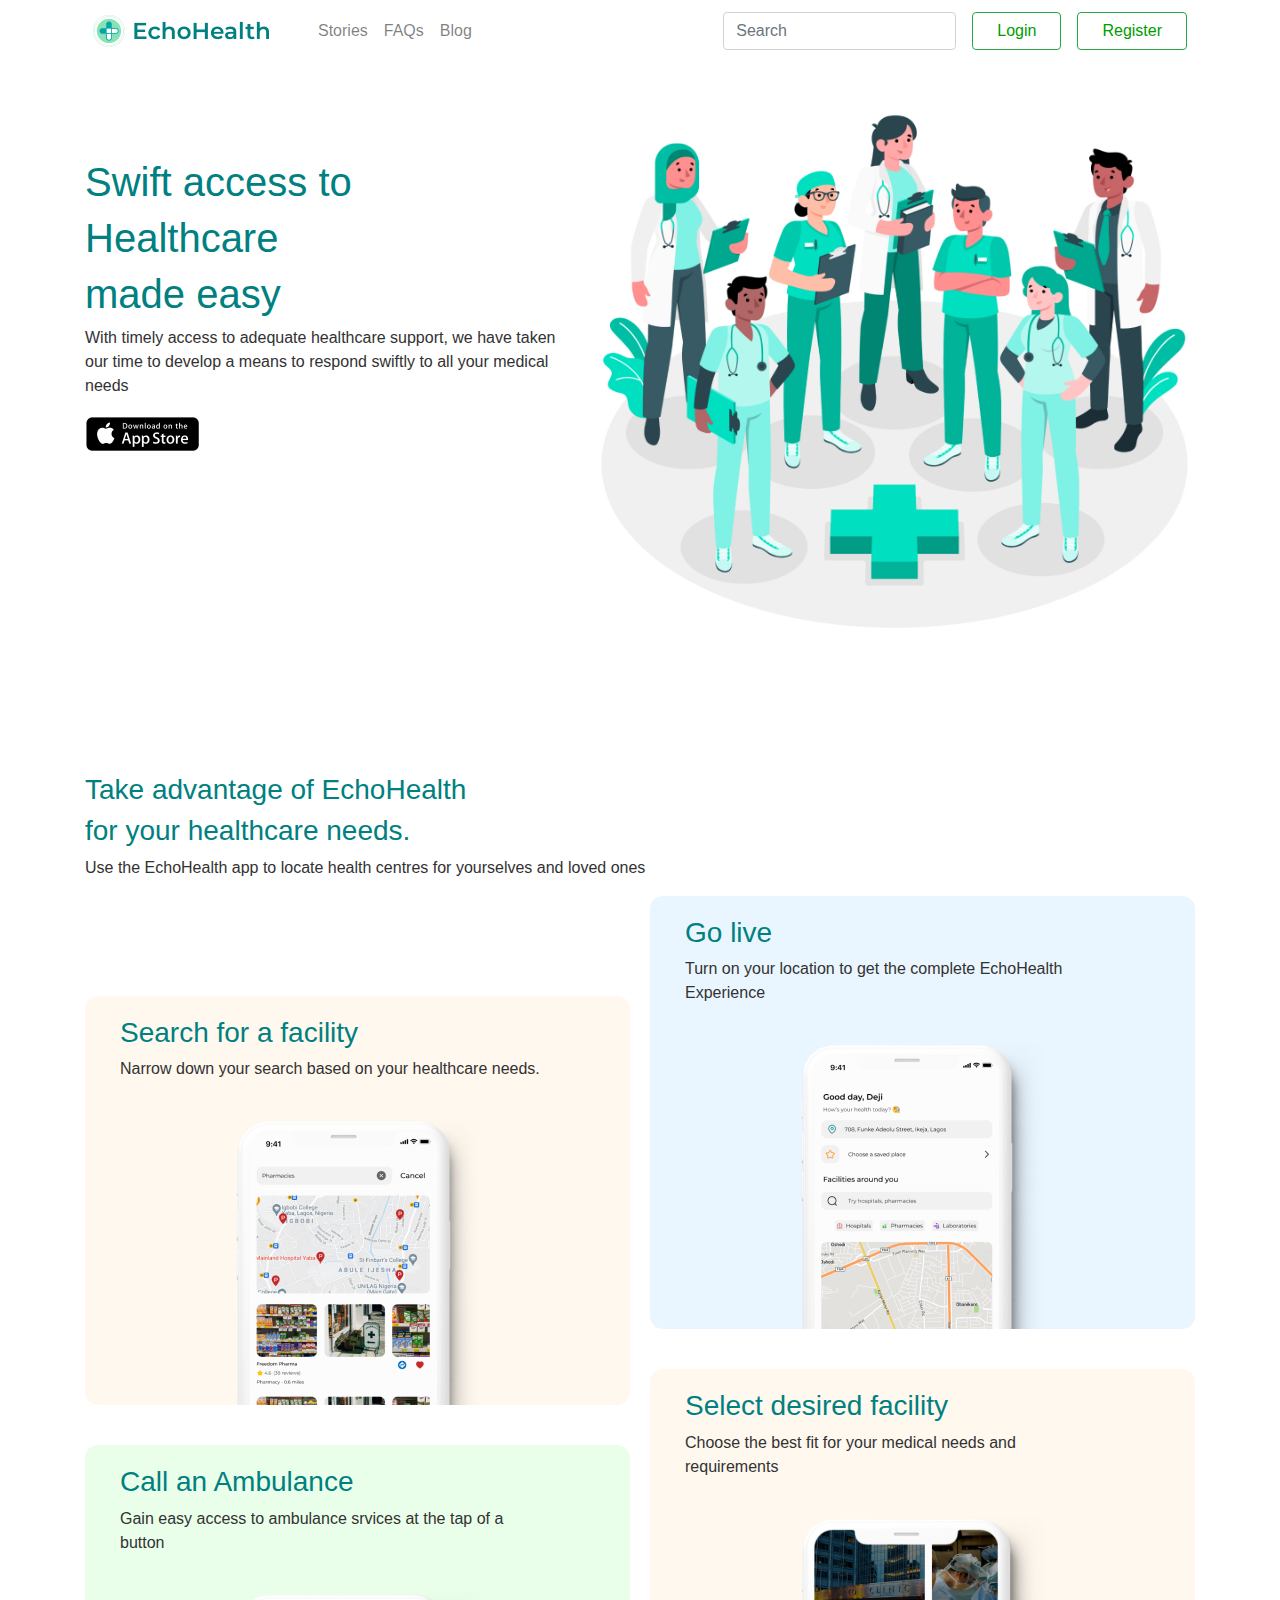
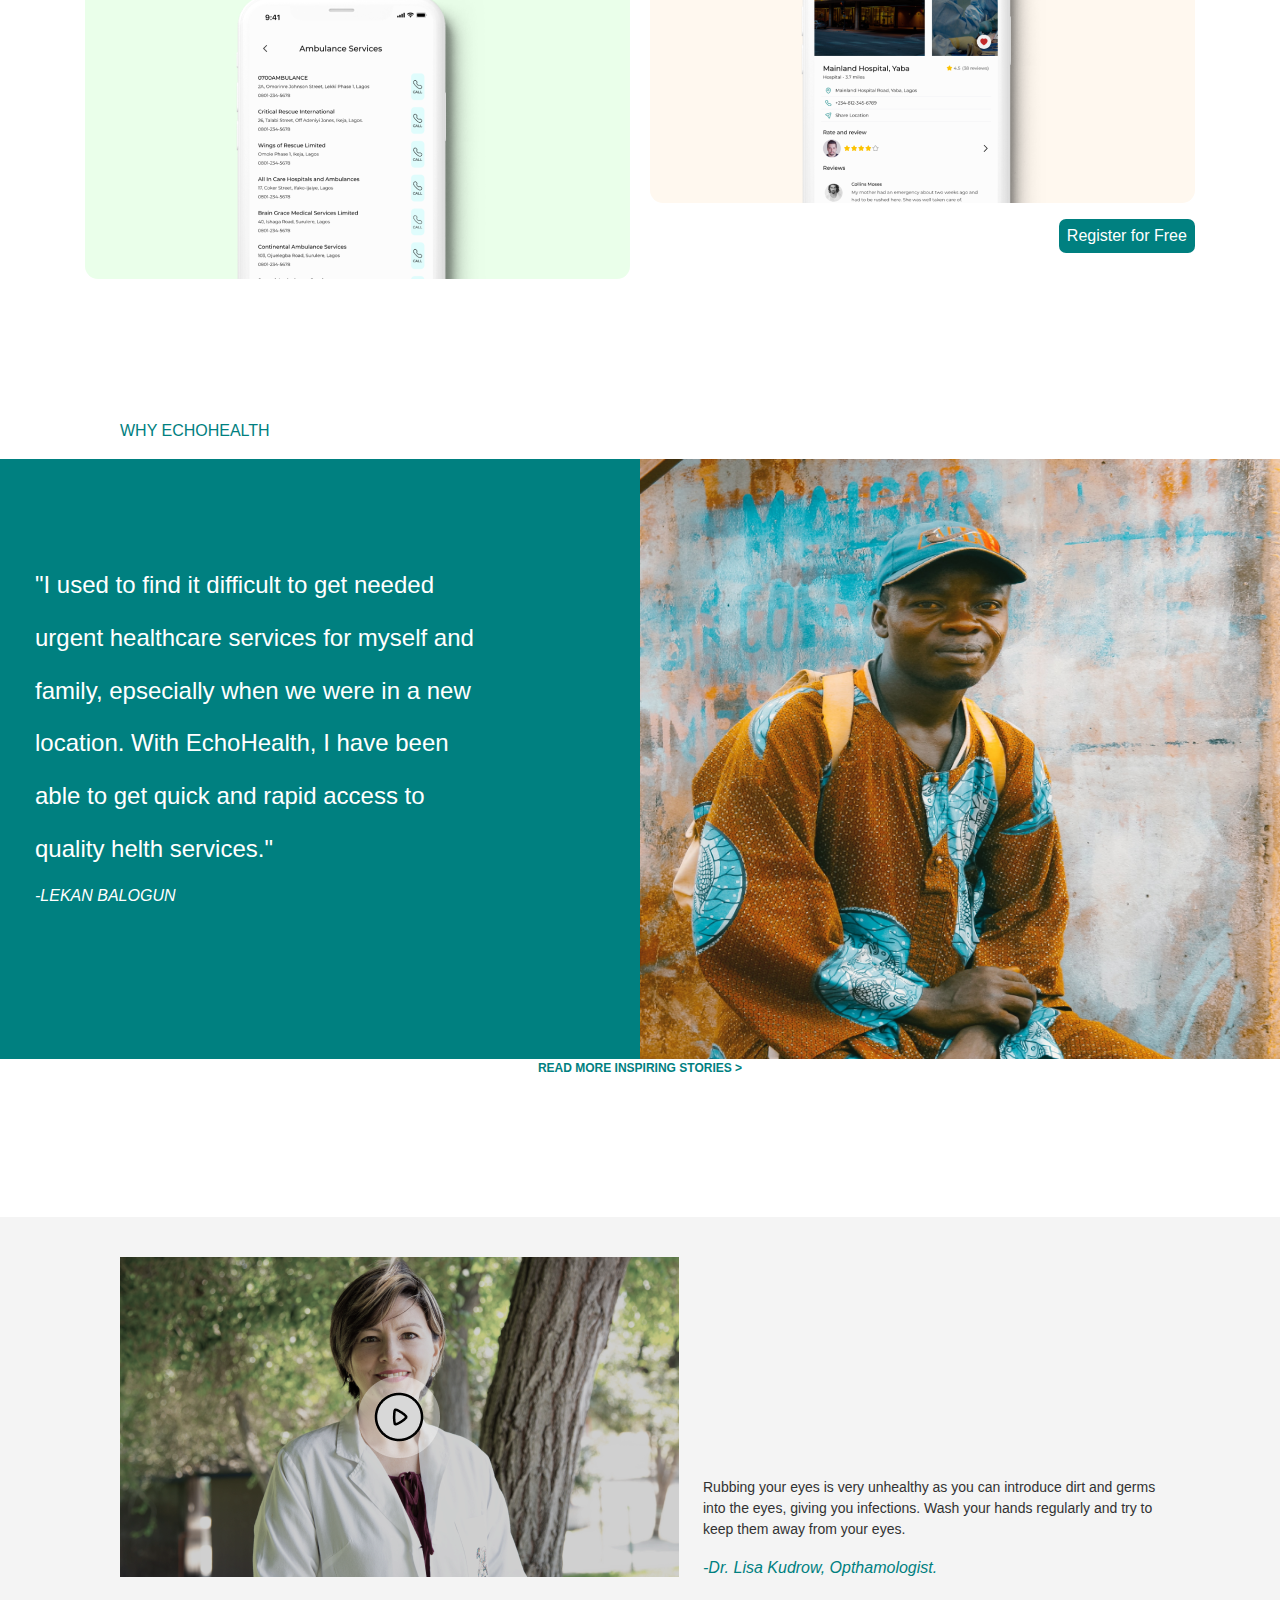
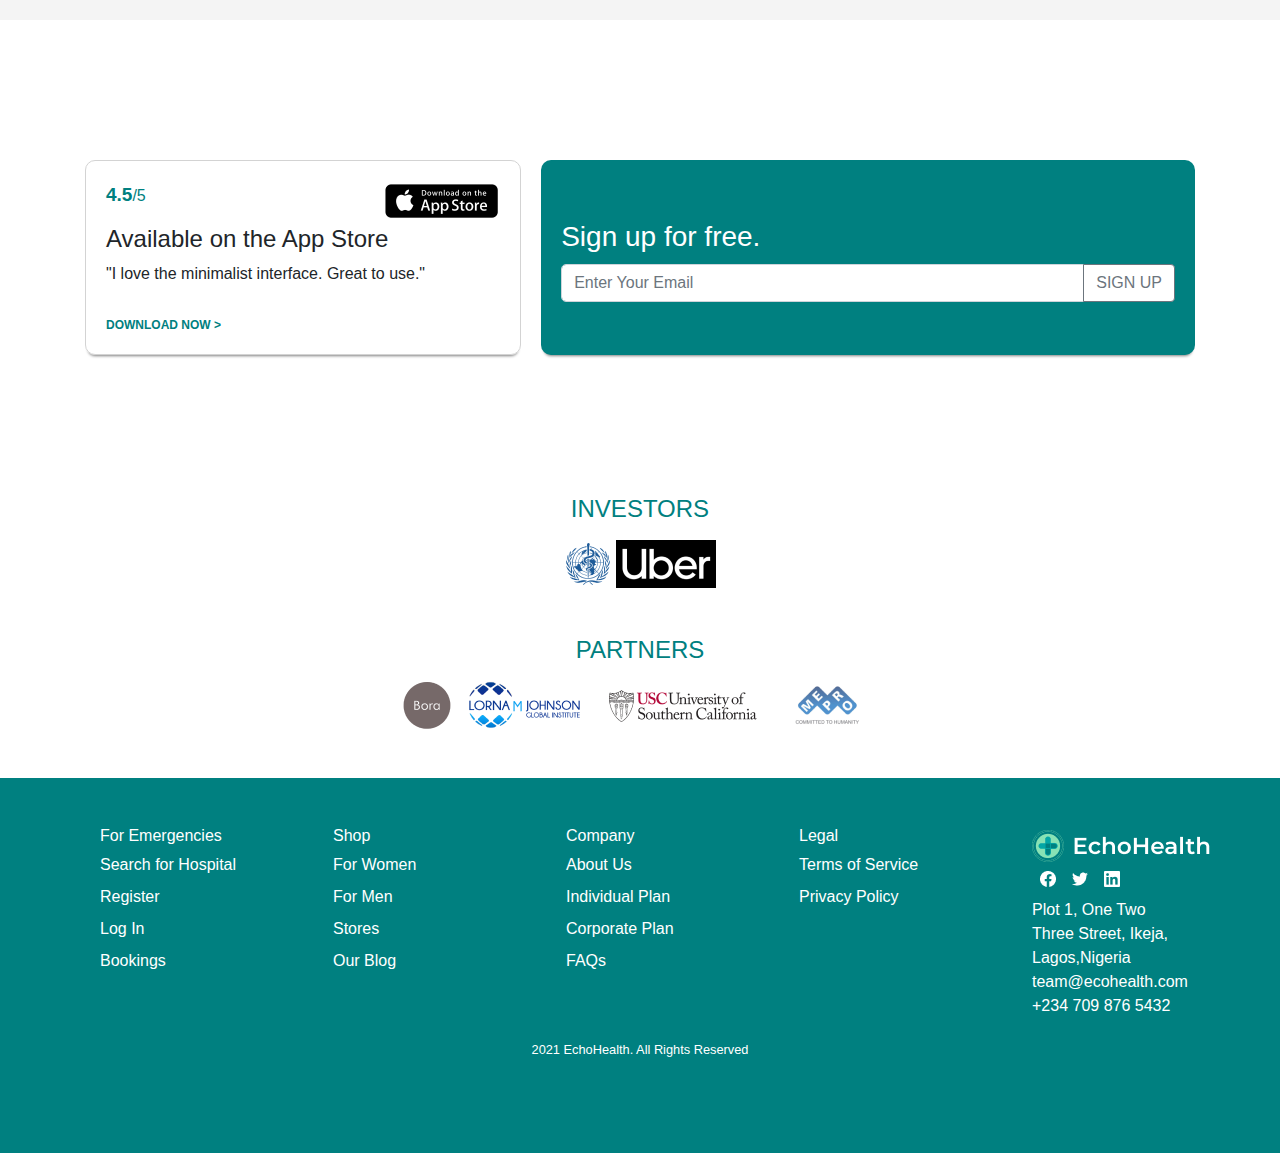
==== commit db772892: "small corrections" ====
--- a/index.html
+++ b/index.html
@@ -49,7 +49,7 @@
         <h1 class="intro-main">Healthcare</h1>
         <h1 class="intro-main">made easy</h1>
         <p class="intro-sub">With timely access to adequate healthcare support, we have taken our time to develop a means to respond swiftly to all your medical needs</p>
-        <img src="./assets/images/play store.png store.png" alt="google play store">
+        <img src="./assets/images/play store.png" alt="google play store">
       </div>
       <div class="intro-right">
         <img class="img-fluid" style="max-width: 100%;" src="./assets/images/group.png" alt="group-svg">
@@ -67,24 +67,24 @@
         <div class="features-1 " style="background-color: --feature-bg-1;">
           <h3>Search for a facility</h3>
           <p>Narrow down your search based on your healthcare needs.</p>
-          <img class="img-fluid text-center" src="./assets/images/phone 1.png 1.png" alt="phone">
+          <img class="img-fluid text-center" src="./assets/images/phone 1.png" alt="phone">
         </div>  
         <div class="features-2" style="background-color: --feature-bg-1;">
           <h3>Call an Ambulance</h3>
           <p>Gain easy access to ambulance srvices at the tap of a button</p>
-          <img class="img-fluid" src="./assets/images/phone 3.png 3.png" alt="phone">
+          <img class="img-fluid" src="./assets/images/phone 3.png" alt="phone">
         </div>  
       </div>
       <div class="features-right d-flex flex-column w-50">
         <div class="features-3" style="background-color: --feature-bg-1;">
           <h3>Go live</h3>
           <p>Turn on your location to get the complete EchoHealth Experience</p>
-          <img class="img-fluid" src="./assets/images/phone 2.png 2.png" alt="phone">
+          <img class="img-fluid" src="./assets/images/phone 2.png" alt="phone">
         </div>  
         <div class="features-4 style="background-color: --feature-bg-1;">
           <h3>Select desired facility</h3>
           <p>Choose the best fit for your medical needs and requirements</p>
-          <img class="img-fluid" src="./assets/images/phone 4.png 4.png" alt="phone">
+          <img class="img-fluid" src="./assets/images/phone 4.png" alt="phone">
         </div> 
         <div class="button">
           <button class=" btn-green mx-auto mt-3 w-25 text-white bg-green">Register for Free</button> 
@@ -135,7 +135,7 @@
             <i class="fas fa-star"></i>
           </div>
           <div class="play-store">
-            <img src="./assets/images/play store.png store.png" alt="play store">
+            <img src="./assets/images/play store.png" alt="play store">
           </div>
         </div>
         <div class="text">
